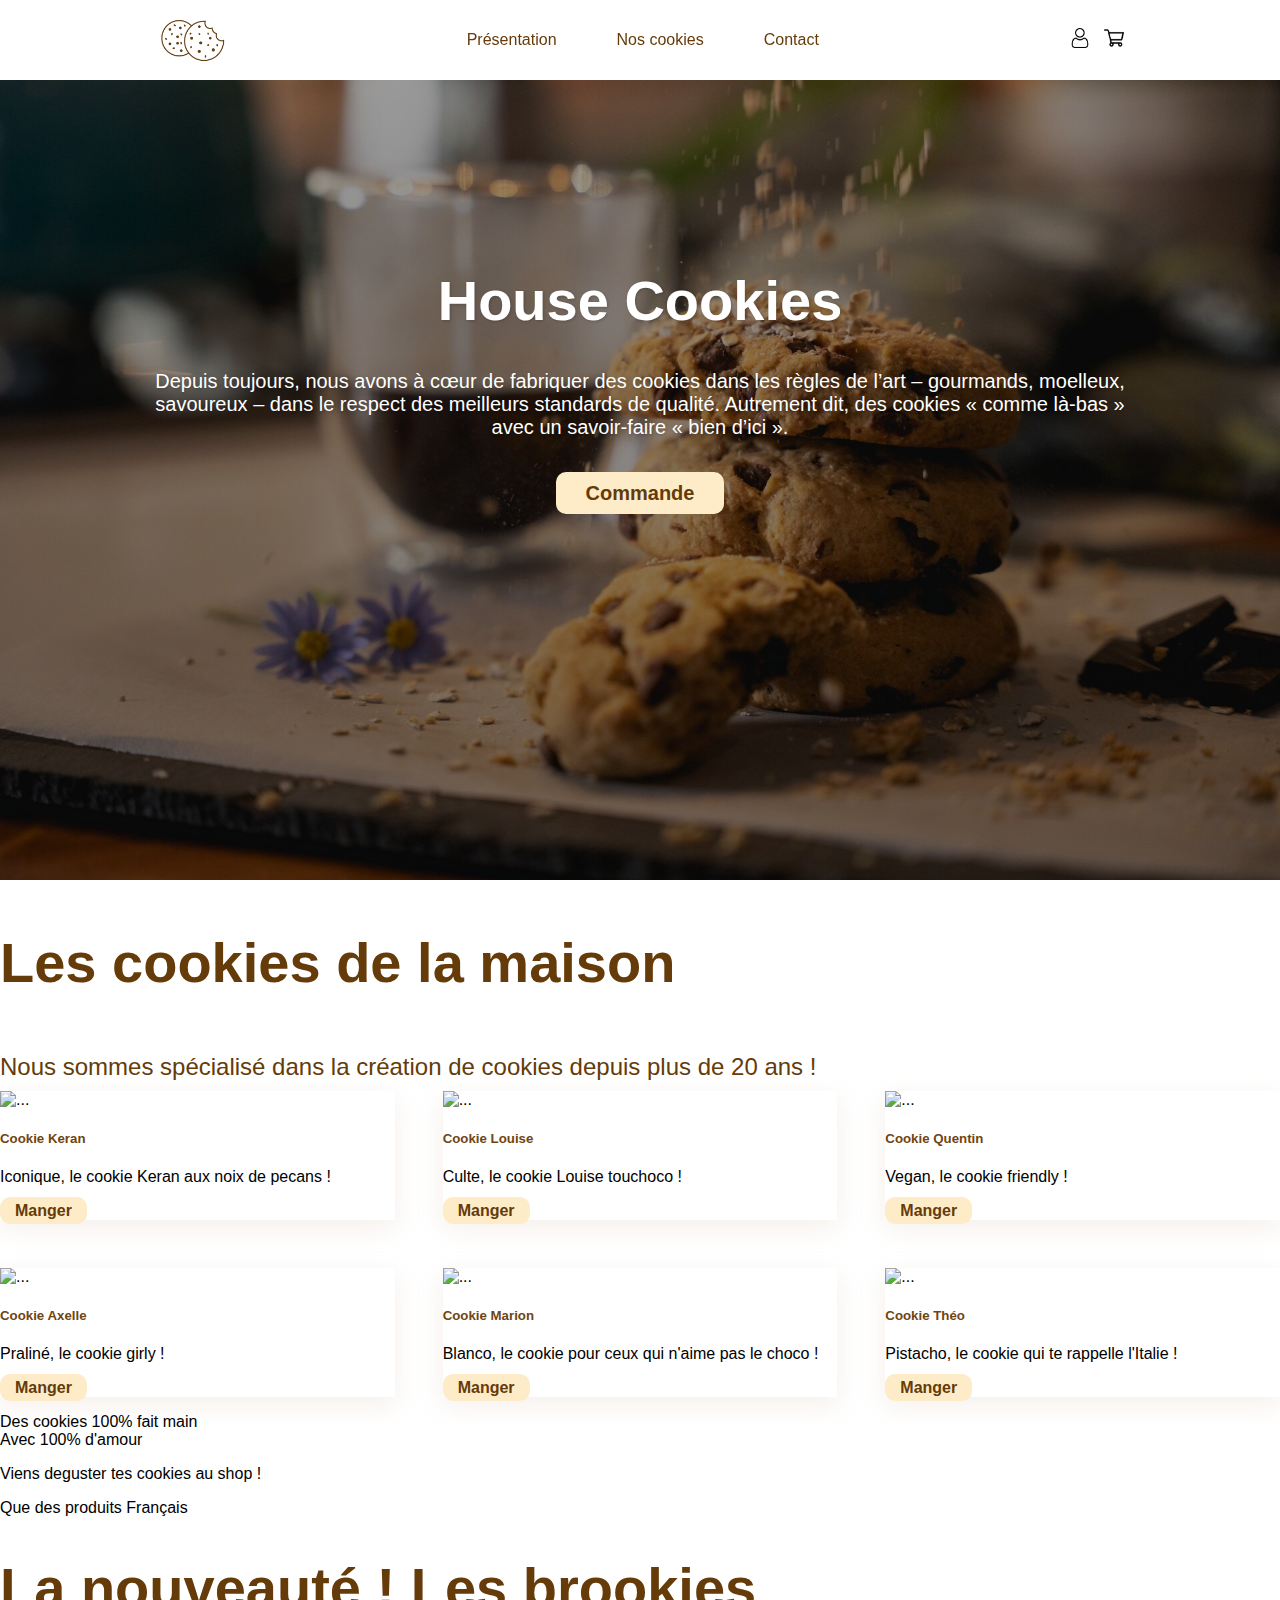
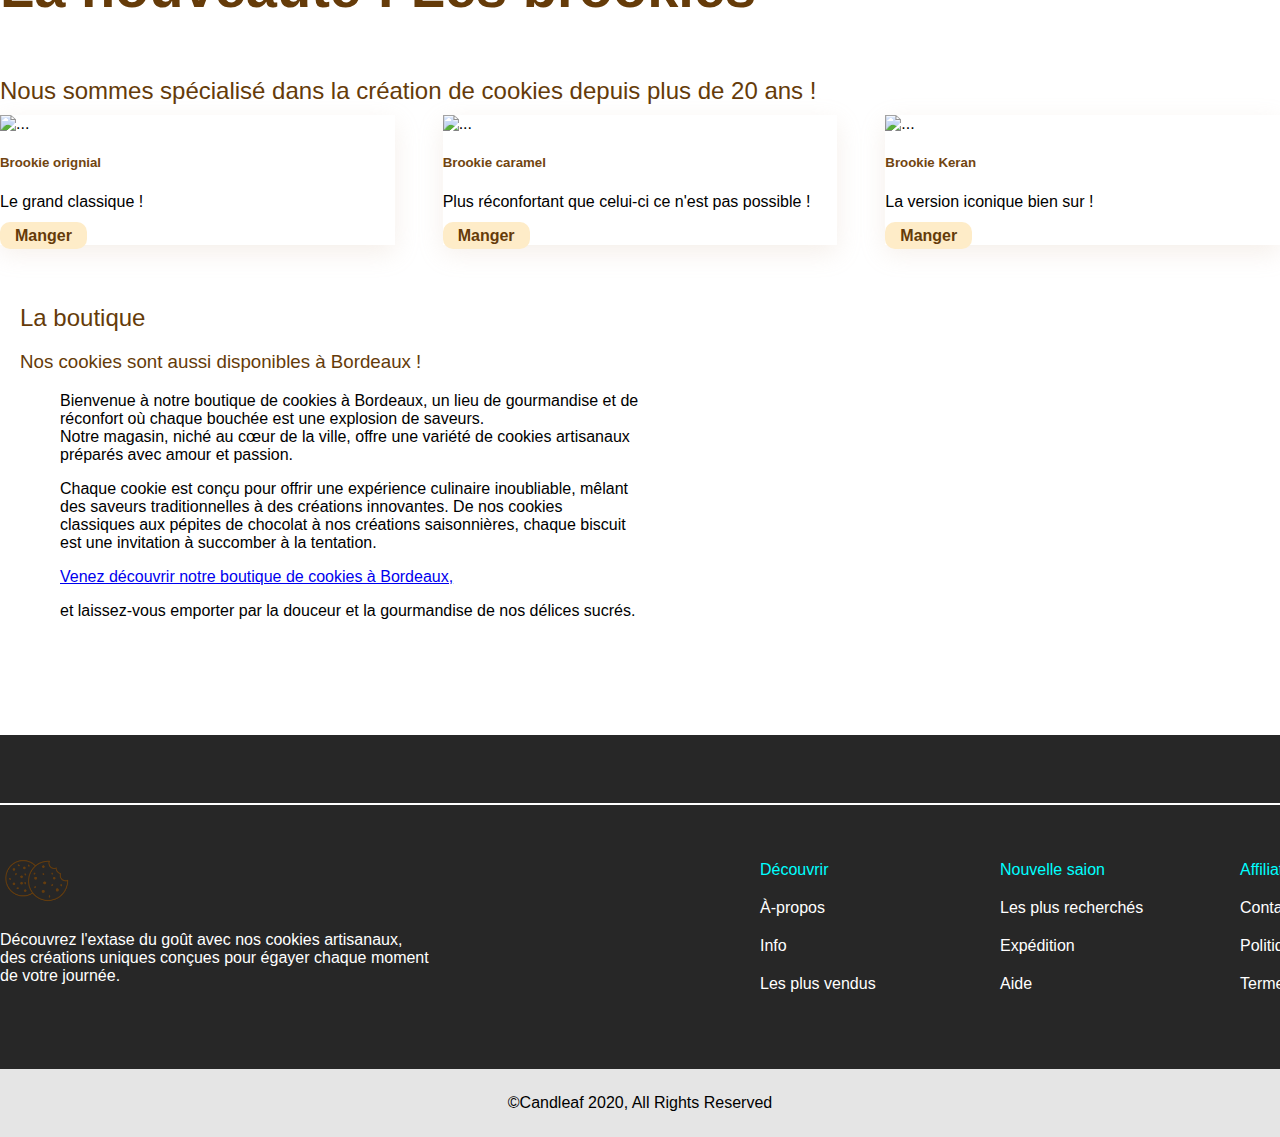
==== index.html @ 6be62501 "Add files via upload" ====
<!DOCTYPE html>
<html lang="fr">

<head>
    <link rel="stylesheet" href="https://use.typekit.net/awn0mmh.css">
    <meta charset="UTF-8">
    <meta name="viewport" content="width=device-width, initial-scale=1.0">
    <title>HouseCookies
    </title>
    <meta charset="utf-8">
    <meta name="viewport" content="width=device-width, initial-scale=1">
    <title>Bootstrap demo</title>
    <link href="https://cdn.jsdelivr.net/npm/bootstrap@5.3.2/dist/css/bootstrap.min.css" rel="stylesheet"
        integrity="sha384-T3c6CoIi6uLrA9TneNEoa7RxnatzjcDSCmG1MXxSR1GAsXEV/Dwwykc2MPK8M2HN" crossorigin="anonymous">
    <link href="CSS/style.css" rel="stylesheet">
    <script src="https://kit.fontawesome.com/52cfc667a3.js" crossorigin="anonymous"></script>
</head>

<body>
    <div class="navbar">
        <img src="LOGO.png" alt="House Cookies" class="logo">
        <div class="links">
            <a href="" class="link">Présentation</a>
            <a href="" class="link">Nos cookies</a>
            <a href="" class="link">Contact</a>
        </div>
        <div>
            <img src="user.png" alt="Icone personne" class="icone">
            <img src="cart.png" alt="Icone panier" class="icone">
        </div>
    </div>
    <div class="banner">
        <div class="">
            <h1>House Cookies</h1>
            <p>Depuis toujours, nous avons à cœur de fabriquer des cookies dans les règles de l’art – gourmands,
                moelleux, savoureux – dans le respect des meilleurs standards de qualité. Autrement dit, des cookies «
                comme là-bas » avec un savoir-faire « bien d’ici ».</p><br>
            <a class="btn2" href="#">Commande</a>
        </div>
    </div>
    <div class="container">
        <h1>Les cookies de la maison</h1>
        <h2>Nous sommes spécialisé dans la création de cookies depuis plus de 20 ans !</h2>
        <div class="cards-grid">
            <div class="card">
                <img src="https://i.pinimg.com/564x/0a/30/f6/0a30f69b341e0c5944c6a93e792cc329.jpg" class="card-img-top"
                    alt="...">
                <div class="card-body">
                    <h5 class="card-title">Cookie Keran</h5>
                    <p class="card-text">Iconique, le cookie Keran aux noix de pecans ! </p>
                    <a href="#" class="btn btn-primary border-0">Manger</a>
                </div>
            </div>
            <div class="card">
                <img src="https://i.pinimg.com/564x/a2/61/d1/a261d1d879d02a0167e10657083151c5.jpg" class="card-img-top"
                    alt="...">
                <div class="card-body">
                    <h5 class="card-title">Cookie Louise</h5>
                    <p class="card-text">Culte, le cookie Louise touchoco ! </p>
                    <a href="#" class="btn btn-primary border-0">Manger</a>
                </div>
            </div>
            <div class="card">
                <img src="https://i.pinimg.com/474x/52/e6/61/52e661e157024cbce74a11763da310b0.jpg" class="card-img-top"
                    alt="...">
                <div class="card-body">
                    <h5 class="card-title">Cookie Quentin</h5>
                    <p class="card-text">Vegan, le cookie friendly ! </p>
                    <a href="#" class="btn btn-primary border-0">Manger</a>
                </div>
            </div>
            <div class="card">
                <img src="https://i.pinimg.com/474x/e4/c1/e8/e4c1e81369e85e4b8ec75731f13f1005.jpg" class="card-img-top"
                    alt="...">
                <div class="card-body">
                    <h5 class="card-title">Cookie Axelle</h5>
                    <p class="card-text">Praliné, le cookie girly ! </p>
                    <a href="#" class="btn btn-primary border-0">Manger</a>
                </div>
            </div>
            <div class="card">
                <img src="https://i.pinimg.com/474x/09/6f/85/096f859d8e22b7b9c153fc217a5ec160.jpg" class="card-img-top"
                    alt="...">
                <div class="card-body">
                    <h5 class="card-title">Cookie Marion</h5>
                    <p class="card-text">Blanco, le cookie pour ceux qui n'aime pas le choco ! </p>
                    <a href="#" class="btn btn-primary border-0">Manger</a>
                </div>
            </div>
            <div class="card">
                <img src="https://i.pinimg.com/736x/21/0d/ad/210dad8700f9fc4155acfbe9a2398939.jpg" class="card-img-top"
                    alt="...">
                <div class="card-body">
                    <h5 class="card-title">Cookie Théo</h5>
                    <p class="card-text">Pistacho, le cookie qui te rappelle l'Italie ! </p>
                    <a href="#" class="btn btn-primary border-0">Manger</a>
                </div>
            </div>
        </div>
    </div>
    <div class="container text-center">
        <div class="row align-items-center">
            <div class="col">
                <i class="fa-solid fa-heart fa-4x" style="color:#653B09;"></i>
                <p>Des cookies 100% fait main <br>Avec 100% d'amour</p>
            </div>
            <div class="col">
                <i class="fa-solid fa-shop fa-4x" style="color:#653B09;"></i>
                <p>Viens deguster tes cookies au shop ! </p>
            </div>
            <div class="col">
                <i class="fa-solid fa-utensils fa-4x" style="color:#653B09;"></i>
                <p>Que des produits Français </p>
            </div>
        </div>
    </div>
    <div>
        <div class="container">
            <h1>La nouveauté ! Les brookies</h1>
            <h2>Nous sommes spécialisé dans la création de cookies depuis plus de 20 ans !</h2>
            <div class="cards-grid">
                <div class="card">
                    <img src="https://i.pinimg.com/564x/f3/00/59/f30059c8c31e34b80f82a852879c7345.jpg"
                        class="card-img-top" alt="...">
                    <div class="card-body">
                        <h5 class="card-title">Brookie orignial</h5>
                        <p class="card-text">Le grand classique !</p>
                        <a href="#" class="btn btn-primary border-0">Manger</a>
                    </div>
                </div>
                <div class="card">
                    <img src="https://i.pinimg.com/564x/13/99/4c/13994ceeb76aca21833344d8e295338f.jpg"
                        class="card-img-top" alt="...">
                    <div class="card-body">
                        <h5 class="card-title">Brookie caramel</h5>
                        <p class="card-text">Plus réconfortant que celui-ci ce n'est pas possible ! </p>
                        <a href="#" class="btn btn-primary border-0">Manger</a>
                    </div>
                </div>
                <div class="card">
                    <img src="https://i.pinimg.com/564x/c7/e1/26/c7e1261ade138f60e5f8ef5b79d8034b.jpg"
                        class="card-img-top" alt="...">
                    <div class="card-body">
                        <h5 class="card-title">Brookie Keran</h5>
                        <p class="card-text">La version iconique bien sur ! </p>
                        <a href="#" class="btn btn-primary border-0">Manger</a>
                    </div>
                </div>
            </div>
            <div class="maps-grid">
                <div>
                    <h2>La boutique</h2>
                    <h3>Nos cookies sont aussi disponibles à Bordeaux ! </h3>
                    <ul>
                        <i class="fa-solid fa-cookie-bite fa-lg"></i>
                        <p>Bienvenue à notre boutique de cookies à Bordeaux, un lieu de gourmandise et de réconfort où
                            chaque bouchée est une explosion de saveurs. <br>Notre magasin, niché au cœur de la ville,
                            offre une variété de cookies artisanaux préparés avec amour et passion.</p>
                        </li>
                        <i class="fa-solid fa-cookie-bite fa-lg"></i>
                        <p>Chaque cookie est conçu pour offrir une expérience culinaire inoubliable, mêlant des saveurs
                            traditionnelles à des créations innovantes. De nos cookies classiques aux pépites de
                            chocolat à nos créations saisonnières, chaque biscuit est une invitation à succomber à la
                            tentation.</p>
                        </li>
                        <i class="fa-solid fa-cookie-bite fa-lg"></i>
                        <a href="https://www.google.com/maps?ll=44.83578,-0.573857&z=14&t=m&hl=fr&gl=FR&mapclient=embed&cid=9928449166640062429"
                            target="_blank">Venez découvrir notre boutique de cookies à Bordeaux, </a>
                        <p>et laissez-vous emporter par la douceur et la gourmandise de nos délices sucrés.</p>
                        </li>
                    </ul>

                    <br>
                </div>
                <iframe
                    src="https://www.google.com/maps/embed?pb=!1m18!1m12!1m3!1d11318.12700883743!2d-0.5859250006906961!3d44.83110315281071!2m3!1f0!2f0!3f0!3m2!1i1024!2i768!4f13.1!3m3!1m2!1s0xd552787d03aa5e3%3A0x89c8efe9f41a9fdd!2sMy%20Cookie%20Factory!5e0!3m2!1sfr!2sfr!4v1701965070550!5m2!1sfr!2sfr"
                    width="600" height="450" style="border:0;" allowfullscreen="" loading="lazy"
                    referrerpolicy="no-referrer-when-downgrade"></iframe>
            </div>
        </div>

        <footer>
            <div class="footer-top">
                <hr />

                <div class="footerGrid">
                    <div class="left">
                        <img src="LOGO.png" alt="House Cookies" class="logo">
                        <p>Découvrez l'extase du goût avec nos cookies artisanaux, <br> des créations uniques conçues
                            pour égayer chaque moment <br> de votre journée.</p>
                        <div class="footer-links">
                            <a href="#"><i class="fab fa-github"></i></a>
                            <a href="#"><i class="fab fa-instagram"></i></a>
                            <a href="#"><i class="fab fa-facebook"></i></a>
                        </div>
                    </div>

                    <div class="right">
                        <ul>
                            <li>Découvrir</li>
                            <li>À-propos</li>
                            <li>Info</li>
                            <li>Les plus vendus</li>
                        </ul>

                        <ul>
                            <li>Nouvelle saion</li>
                            <li>Les plus recherchés</li>
                            <li>Expédition</li>
                            <li>Aide</li>
                        </ul>

                        <ul>
                            <li>Affiliation</li>
                            <li>Contact</li>
                            <li>Politique de confidentialité</li>
                            <li>Termes et Conditions</li>
                        </ul>
                    </div>
                </div>
            </div>

            <p class="footer-bottom">
                ©Candleaf 2020, All Rights Reserved
            </p>
        </footer>

        <script src="https://kit.fontawesome.com/7a42a4f2c1.js" crossorigin="anonymous"></script>
</body>

</html>

<script src="https://cdn.jsdelivr.net/npm/@popperjs/core@2.11.8/dist/umd/popper.min.js"
    integrity="sha384-I7E8VVD/ismYTF4hNIPjVp/Zjvgyol6VFvRkX/vR+Vc4jQkC+hVqc2pM8ODewa9r"
    crossorigin="anonymous"></script>
<script src="https://cdn.jsdelivr.net/npm/bootstrap@5.3.2/dist/js/bootstrap.min.js"
    integrity="sha384-BBtl+eGJRgqQAUMxJ7pMwbEyER4l1g+O15P+16Ep7Q9Q+zqX6gSbd85u4mG4QzX+"
    crossorigin="anonymous"></script>
---- CSS/style.css ----
@import url("https://use.typekit.net/awn0mmh.css");
@import url("https://use.typekit.net/awn0mmh.css");
@import "components/navbar.css";
@import "components/font.css";
@import "components/card.css";
@import "components/maps.css";
@import "components/banner.css";
@import "components/bouton.css";
@import "components/footer.css"
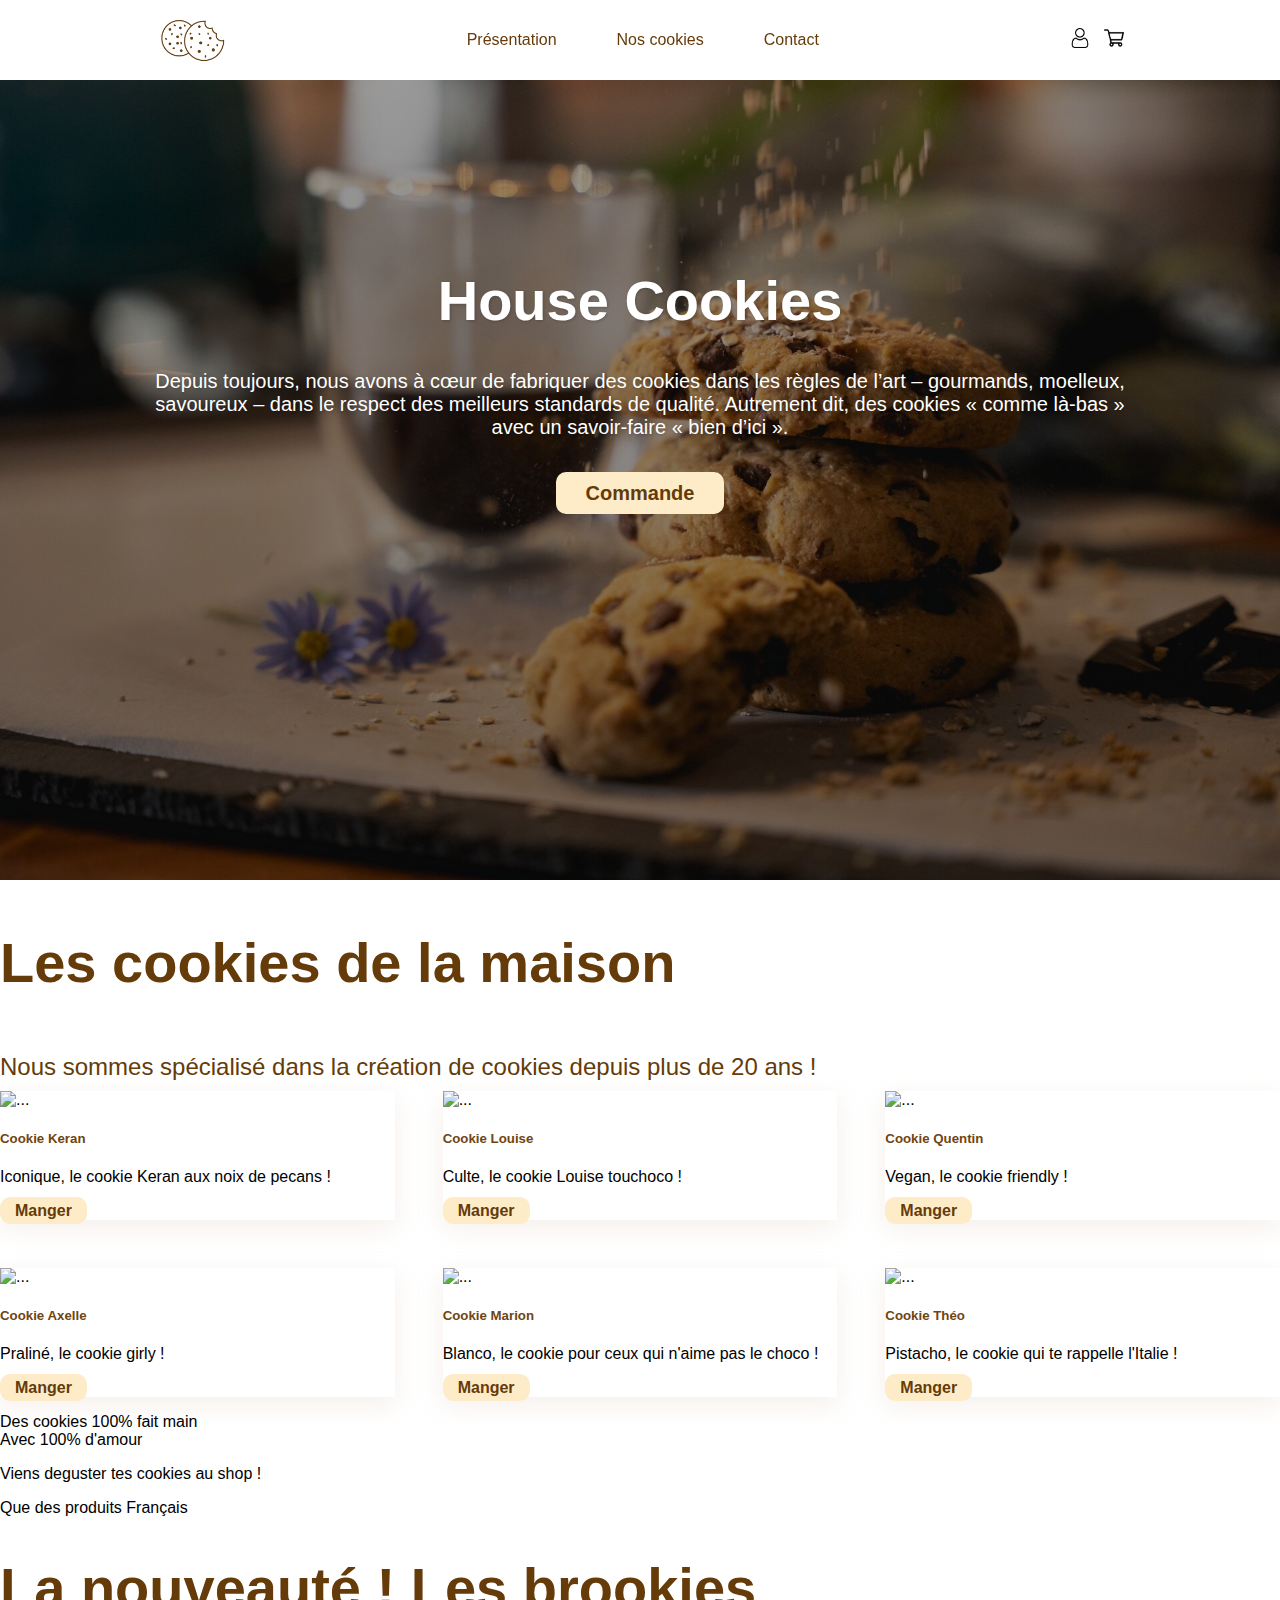
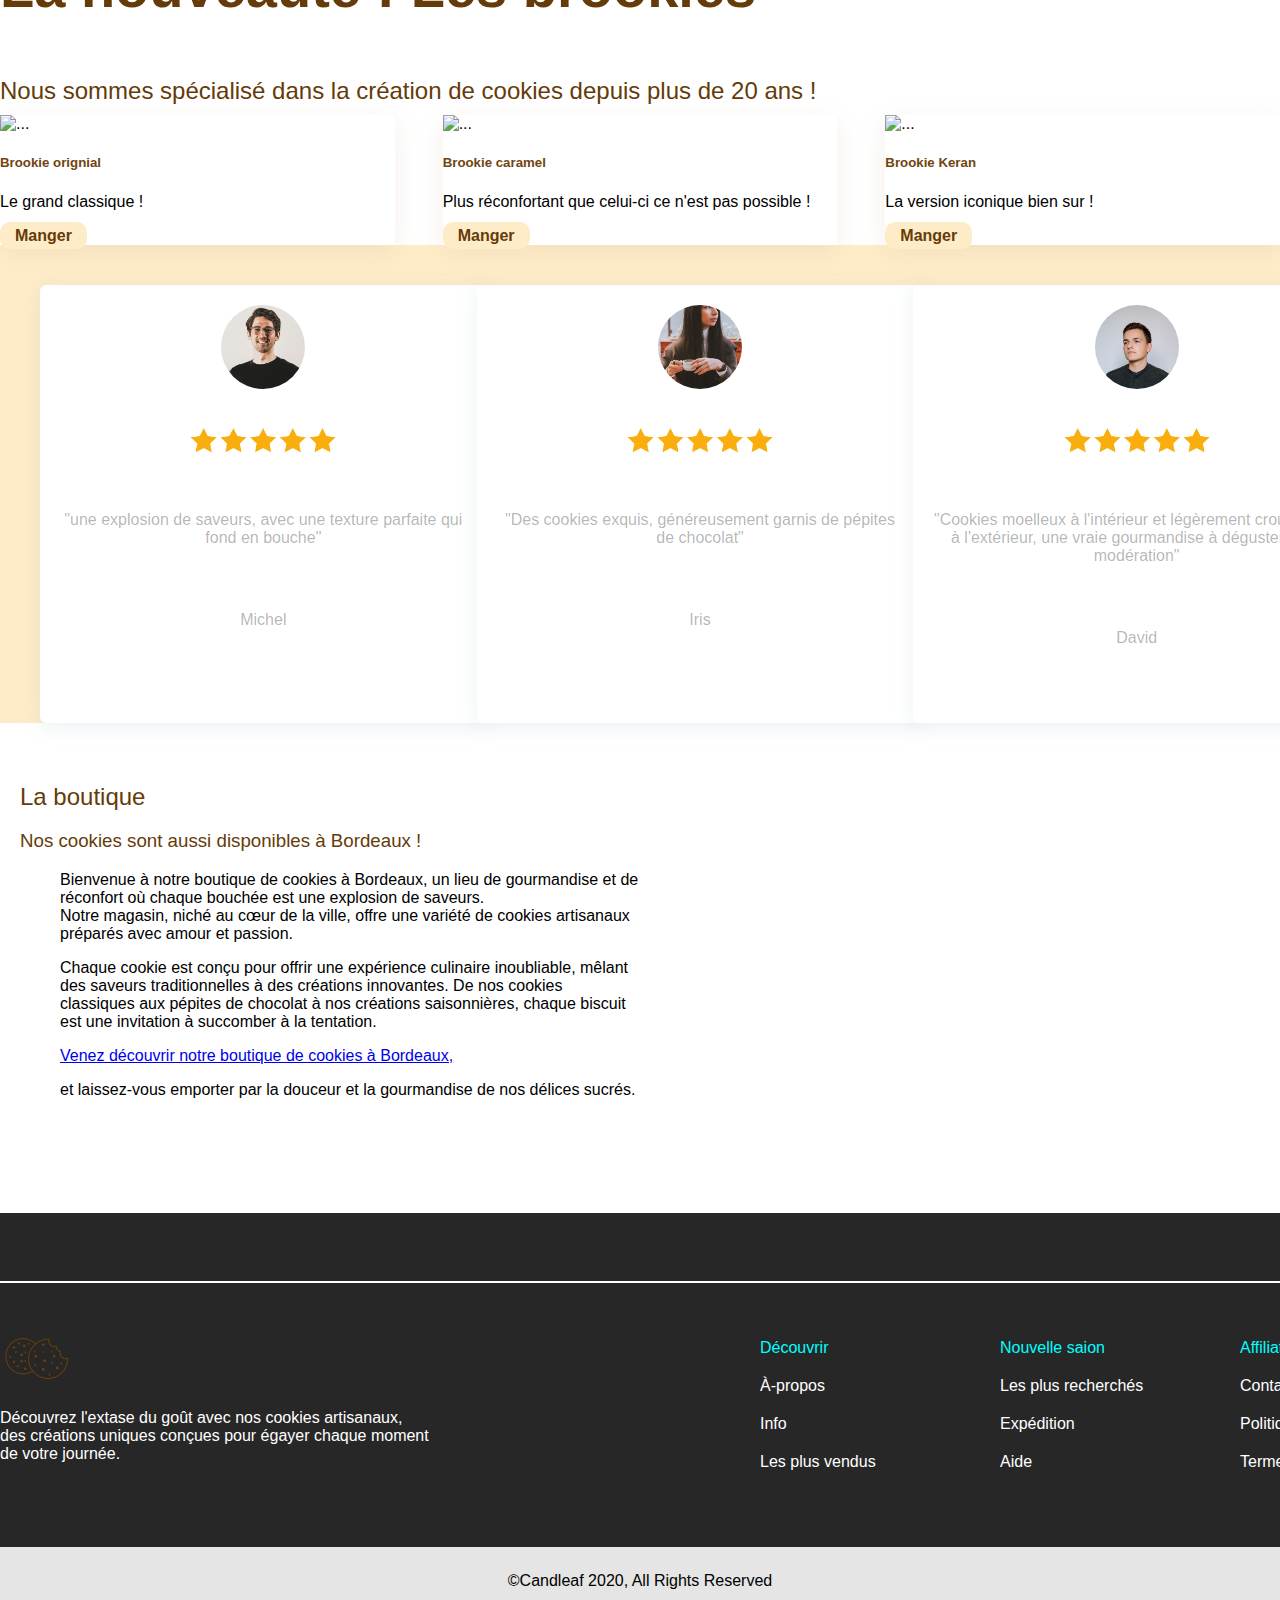
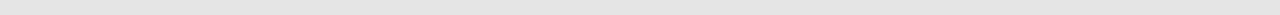
==== commit 24b57a2f: "Add files via upload" ====
--- a/index.html
+++ b/index.html
@@ -35,7 +35,7 @@
             <p>Depuis toujours, nous avons à cœur de fabriquer des cookies dans les règles de l’art – gourmands,
                 moelleux, savoureux – dans le respect des meilleurs standards de qualité. Autrement dit, des cookies «
                 comme là-bas » avec un savoir-faire « bien d’ici ».</p><br>
-            <a class="btn2" href="#">Commande</a>
+            <a class="btn2" href="Page produit/index.html">Commande</a>
         </div>
     </div>
     <div class="container">
@@ -48,7 +48,7 @@
                 <div class="card-body">
                     <h5 class="card-title">Cookie Keran</h5>
                     <p class="card-text">Iconique, le cookie Keran aux noix de pecans ! </p>
-                    <a href="#" class="btn btn-primary border-0">Manger</a>
+                    <a href="Page produit/index.html" class="btn btn-primary border-0">Manger</a>
                 </div>
             </div>
             <div class="card">
@@ -57,7 +57,7 @@
                 <div class="card-body">
                     <h5 class="card-title">Cookie Louise</h5>
                     <p class="card-text">Culte, le cookie Louise touchoco ! </p>
-                    <a href="#" class="btn btn-primary border-0">Manger</a>
+                    <a href="Page produit/index.html" class="btn btn-primary border-0">Manger</a>
                 </div>
             </div>
             <div class="card">
@@ -66,7 +66,7 @@
                 <div class="card-body">
                     <h5 class="card-title">Cookie Quentin</h5>
                     <p class="card-text">Vegan, le cookie friendly ! </p>
-                    <a href="#" class="btn btn-primary border-0">Manger</a>
+                    <a href="Page produit/index.html" class="btn btn-primary border-0">Manger</a>
                 </div>
             </div>
             <div class="card">
@@ -75,7 +75,7 @@
                 <div class="card-body">
                     <h5 class="card-title">Cookie Axelle</h5>
                     <p class="card-text">Praliné, le cookie girly ! </p>
-                    <a href="#" class="btn btn-primary border-0">Manger</a>
+                    <a href="Page produit/index.html" class="btn btn-primary border-0">Manger</a>
                 </div>
             </div>
             <div class="card">
@@ -84,7 +84,7 @@
                 <div class="card-body">
                     <h5 class="card-title">Cookie Marion</h5>
                     <p class="card-text">Blanco, le cookie pour ceux qui n'aime pas le choco ! </p>
-                    <a href="#" class="btn btn-primary border-0">Manger</a>
+                    <a href="Page produit/index.html" class="btn btn-primary border-0">Manger</a>
                 </div>
             </div>
             <div class="card">
@@ -93,7 +93,7 @@
                 <div class="card-body">
                     <h5 class="card-title">Cookie Théo</h5>
                     <p class="card-text">Pistacho, le cookie qui te rappelle l'Italie ! </p>
-                    <a href="#" class="btn btn-primary border-0">Manger</a>
+                    <a href="Page produit/index.html" class="btn btn-primary border-0">Manger</a>
                 </div>
             </div>
         </div>
@@ -147,6 +147,36 @@
                     </div>
                 </div>
             </div>
+
+            <div class="user">
+                <div>
+                    <div class="personnage-liste">
+                        <div class="personnage">
+                            <img src="alexander-hipp-iEEBWgY_6lA-unsplash (1).jpg" alt="utilisateur">
+                            <img src="stars_11906616.png" alt="utilisateur">
+
+                            <p>"une explosion de saveurs, avec une texture parfaite qui fond en bouche"</p>
+                            <p>Michel</p>
+                        </div>
+                        <div class="personnage">
+                            <img src="ana-itonishvili-Fyl8sMC2j2Q-unsplash.jpg" alt="utilisateur2">
+                            <img src="stars_11906616.png" alt="utilisateur">
+
+                            <p>"Des cookies exquis, généreusement garnis de pépites de chocolat"</p>
+                            <p>Iris</p>
+                        </div>
+                        <div class="personnage">
+                            <img src="alex-suprun-ZHvM3XIOHoE-unsplash.jpg" alt="utilisateur3">
+                            <img src="stars_11906616.png" alt="utilisateur">
+
+                            <p>"Cookies moelleux à l'intérieur et légèrement croustillants à l'extérieur, une vraie gourmandise à déguster sans modération"</p>
+                            <p>David</p>
+                        </div>
+                        </div>
+                    </div>
+                </div>
+            </user>
+
             <div class="maps-grid">
                 <div>
                     <h2>La boutique</h2>
--- a/CSS/style.css
+++ b/CSS/style.css
@@ -6,7 +6,8 @@
 @import "components/maps.css";
 @import "components/banner.css";
 @import "components/bouton.css";
-@import "components/footer.css"
+@import "components/footer.css";
+@import "components/user.css";
 
 
 
@@ -15,3 +16,4 @@
 
 
 
+
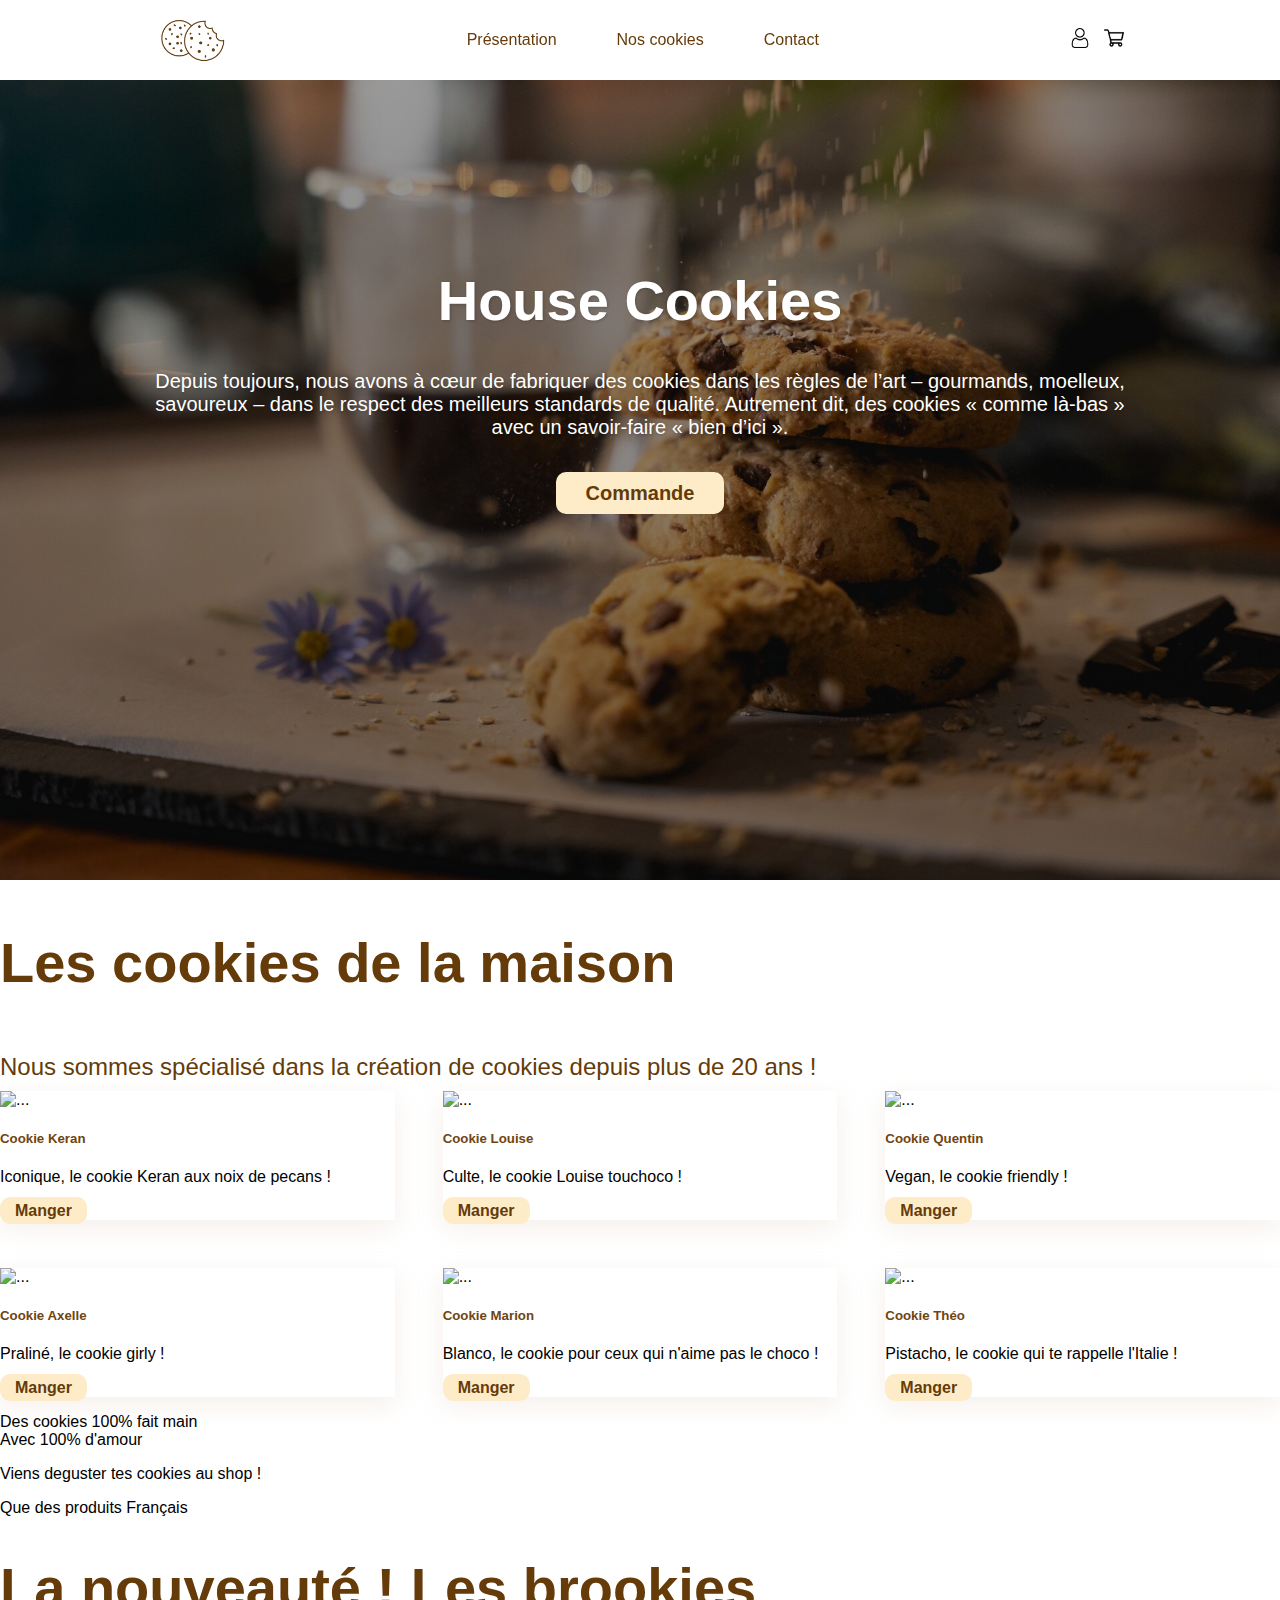
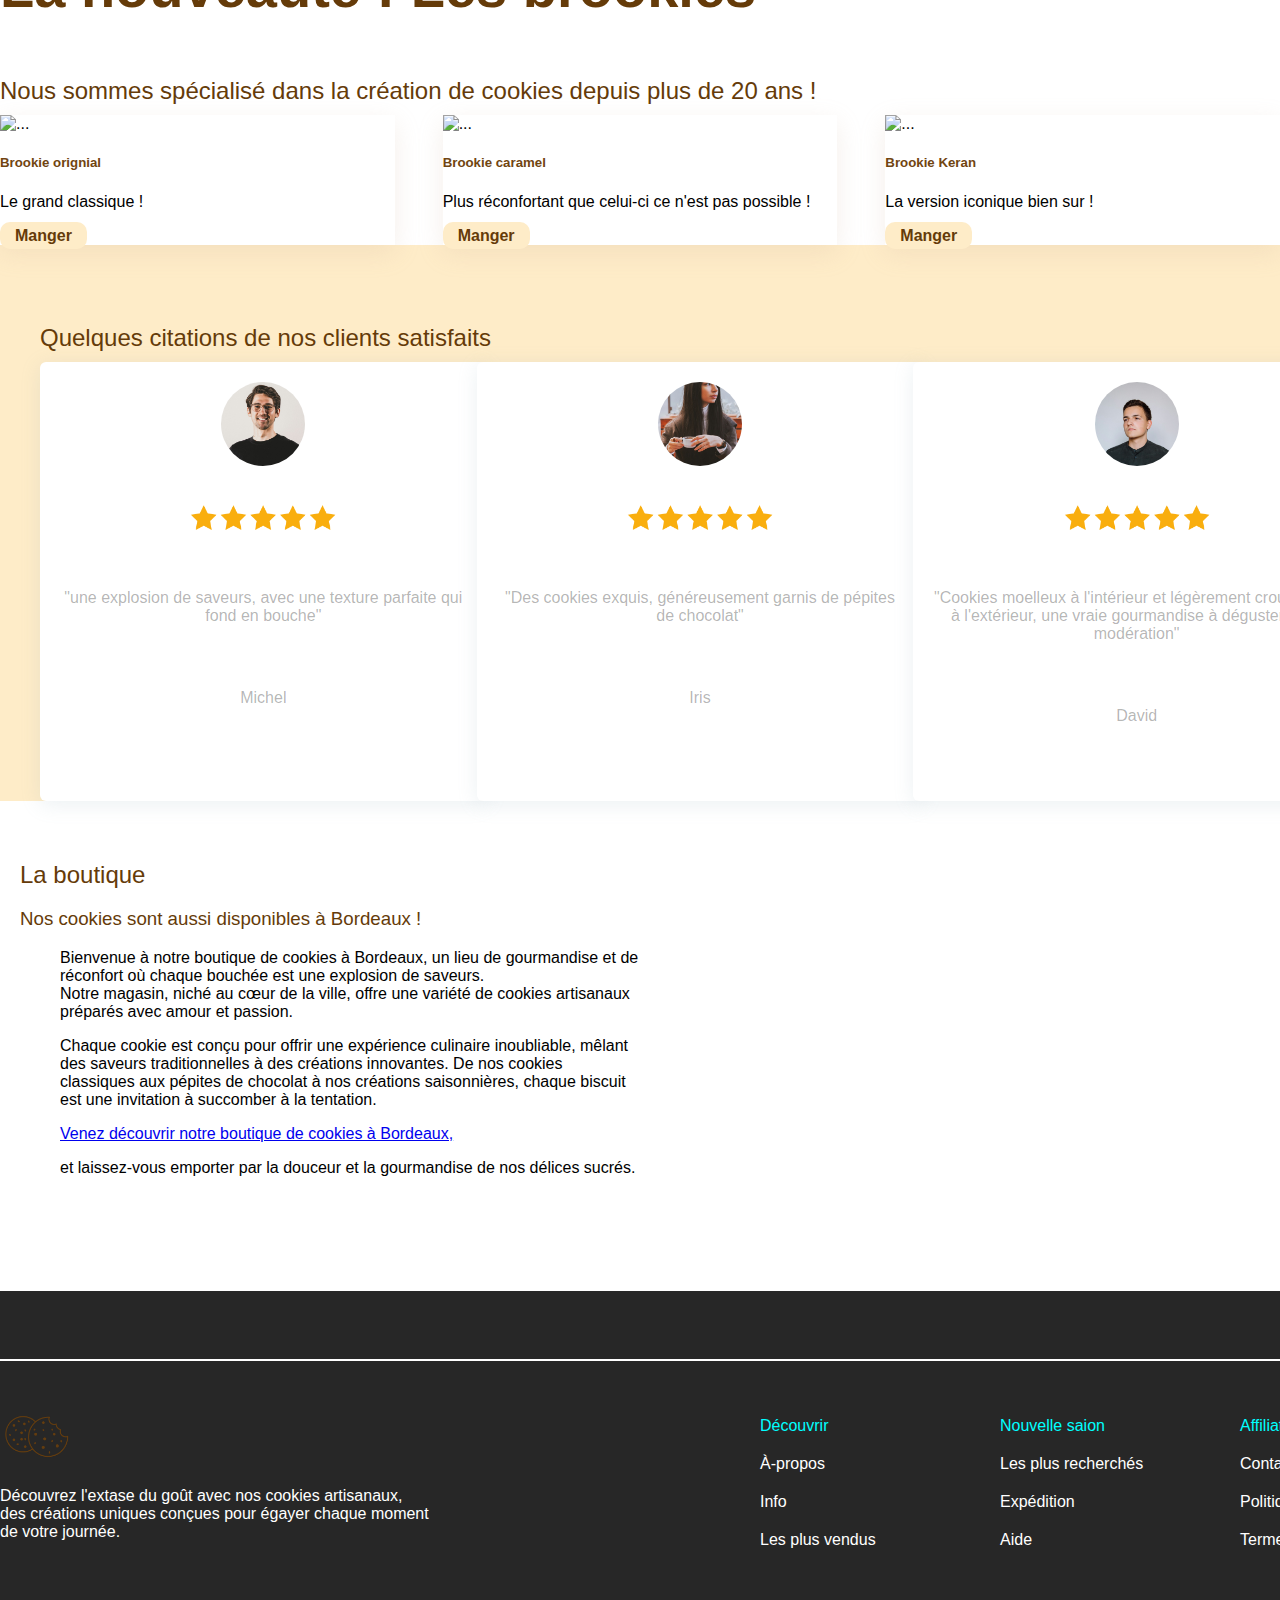
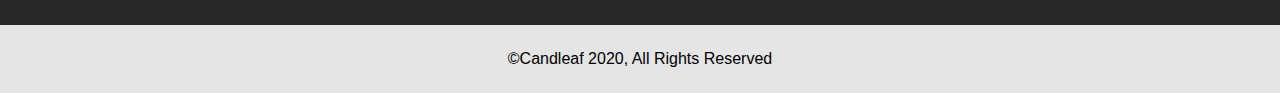
==== commit d6468abc: "Add files via upload" ====
--- a/index.html
+++ b/index.html
@@ -150,6 +150,7 @@
 
             <div class="user">
                 <div>
+                    <h2>Quelques citations de nos clients satisfaits</h2>
                     <div class="personnage-liste">
                         <div class="personnage">
                             <img src="alexander-hipp-iEEBWgY_6lA-unsplash (1).jpg" alt="utilisateur">
